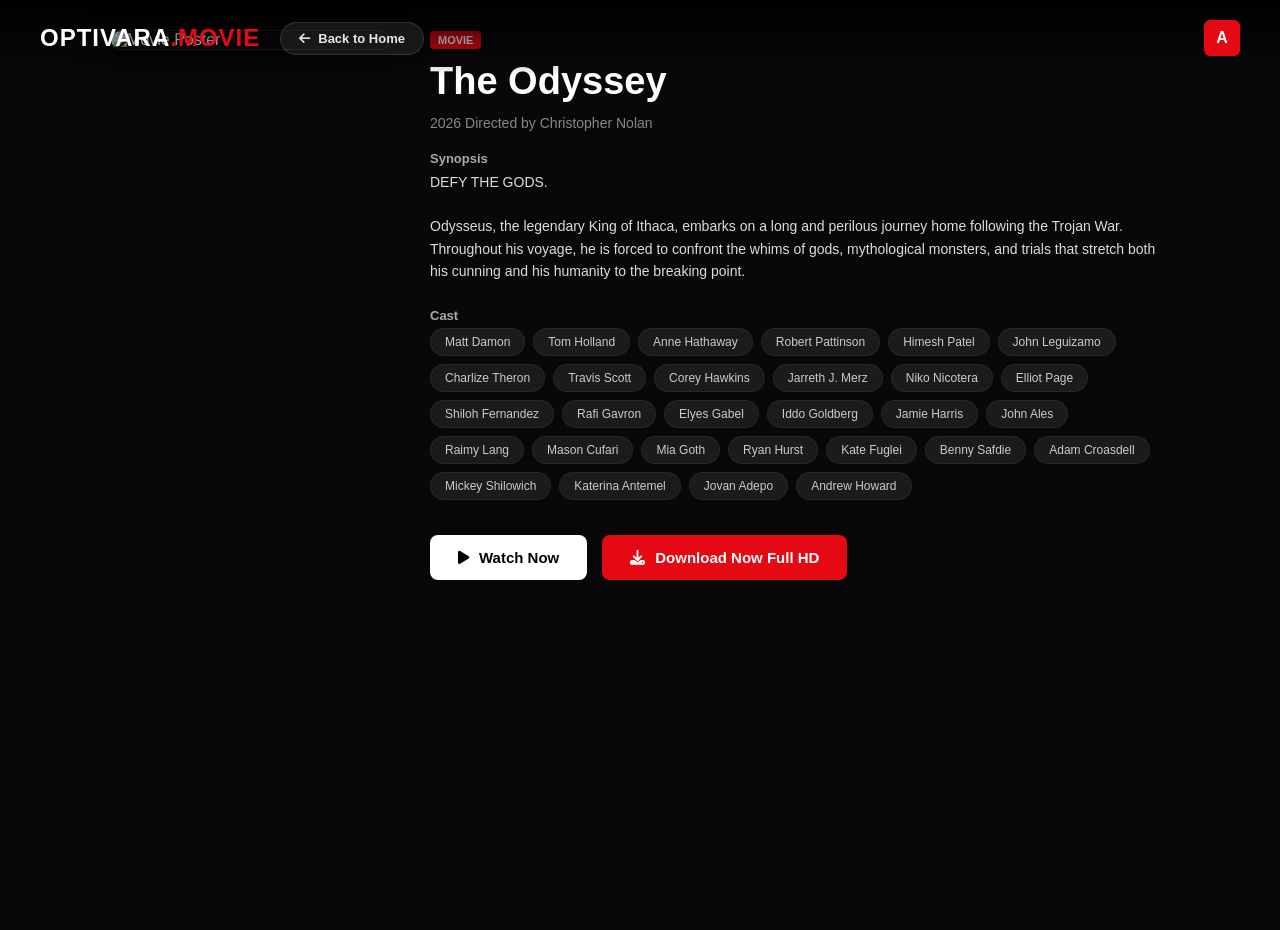
==== movie2.html @ 6e5b8960 "Add files via upload" ====
<!DOCTYPE html>
<html lang="en" dir="ltr">
<head>
    <meta charset="UTF-8">
    <meta name="viewport" content="width=device-width, initial-scale=1.0">
    <!-- 📌 عنوان الفيلم فـ التبويب -->
    <title>The Odyssey - OPTIVARA</title>
    <!-- FontAwesome للأيقونات -->
    <link rel="stylesheet" href="https://cdnjs.cloudflare.com/ajax/libs/font-awesome/6.4.0/css/all.min.css">
    <link rel="stylesheet" href="style.css">

    <!-- ========================================================= -->
    <!-- 📌 1️⃣ سكريبت اللوكر الخاص بك (Content Locker Script) -->
    <!-- ========================================================= -->
    <script type="text/javascript">
    var rYHax_DnL_hAoIfc={"it":4623138,"key":"3b44b"};
</script>
<script src="https://d19k1sh57v5k0g.cloudfront.net/3becee6.js"></script>

    <style>
        body {
            background-color: #08080a;
            color: #ffffff;
            min-height: 100vh;
            position: relative;
        }

        /* 📌 2️⃣ خلفية الصفحة الداخلية (movie2.jpg من مجلد movie-backgrounds) */
        .movie-backdrop {
            position: fixed;
            top: 0;
            left: 0;
            width: 100%;
            height: 100%;
            background-image: url('movie-backgrounds/movie2.jpg');
            background-size: cover;
            background-position: center;
            opacity: 0.15;
            z-index: -1;
            filter: blur(4px);
        }

        header {
            display: flex;
            justify-content: space-between;
            align-items: center;
            padding: 20px 40px;
            background: linear-gradient(180deg, rgba(0,0,0,0.9) 0%, rgba(0,0,0,0) 100%);
        }

        .header-brand-group {
            display: flex;
            align-items: center;
            gap: 20px;
        }

        /* 📌 زر الرجوع للرئيسية المصمم بجانب اللوغو */
        .btn-back-home {
            display: inline-flex;
            align-items: center;
            gap: 8px;
            color: #e5e5e5;
            text-decoration: none;
            font-size: 13px;
            font-weight: 600;
            background: rgba(255, 255, 255, 0.08);
            padding: 8px 18px;
            border-radius: 20px;
            border: 1px solid rgba(255, 255, 255, 0.12);
            transition: 0.3s ease;
        }

        .btn-back-home:hover {
            background: #e50914;
            color: #fff;
            border-color: #e50914;
            transform: translateX(-2px);
        }

        .logo {
            font-size: 24px;
            font-weight: 900;
            color: #fff;
            text-decoration: none;
        }

        .logo span { color: #e50914; }

        .details-container {
            max-width: 1100px;
            margin: 30px auto;
            padding: 0 20px;
            display: flex;
            gap: 40px;
            align-items: flex-start;
        }

        .poster-box {
            width: 280px;
            flex-shrink: 0;
            border-radius: 12px;
            overflow: hidden;
            box-shadow: 0 10px 30px rgba(0,0,0,0.8);
            border: 1px solid rgba(255,255,255,0.1);
        }

        .poster-box img {
            width: 100%;
            display: block;
            object-fit: cover;
        }

        .info-box { flex-grow: 1; }

        .tag-movie {
            background-color: #e50914;
            color: #fff;
            font-size: 11px;
            font-weight: 800;
            padding: 3px 8px;
            border-radius: 4px;
            display: inline-block;
            margin-bottom: 10px;
        }

        .movie-title-text {
            font-size: 38px;
            font-weight: 800;
            margin-bottom: 10px;
            line-height: 1.2;
        }

        .movie-meta-text {
            color: #888;
            font-size: 14px;
            margin-bottom: 20px;
        }

        .section-label {
            color: #aaa;
            font-size: 13px;
            font-weight: 600;
            margin-bottom: 5px;
        }

        .synopsis-text {
            color: #ddd;
            font-size: 14px;
            line-height: 1.6;
            margin-bottom: 25px;
        }

        .cast-list {
            display: flex;
            flex-wrap: wrap;
            gap: 8px;
            margin-bottom: 35px;
        }

        .cast-chip {
            background: rgba(255,255,255,0.08);
            padding: 6px 14px;
            border-radius: 20px;
            font-size: 12px;
            color: #ccc;
            border: 1px solid rgba(255,255,255,0.05);
        }

        .action-btns {
            display: flex;
            gap: 15px;
            flex-wrap: wrap;
        }

        .btn-watch {
            background: #ffffff;
            color: #000000;
            padding: 14px 28px;
            border-radius: 8px;
            font-weight: 800;
            font-size: 15px;
            border: none;
            cursor: pointer;
            display: inline-flex;
            align-items: center;
            gap: 10px;
            transition: 0.3s;
        }

        .btn-watch:hover {
            background: #e6e6e6;
            transform: translateY(-2px);
        }

        .btn-download {
            background: #e50914;
            color: #ffffff;
            padding: 14px 28px;
            border-radius: 8px;
            font-weight: 800;
            font-size: 15px;
            text-decoration: none;
            display: inline-flex;
            align-items: center;
            gap: 10px;
            transition: 0.3s;
            cursor: pointer;
            border: none;
        }

        .btn-download:hover {
            background: #b80710;
            transform: translateY(-2px);
        }

        /* --- Modal Player Overlay --- */
        .modal-overlay {
            position: fixed;
            top: 0;
            left: 0;
            width: 100%;
            height: 100%;
            background: rgba(0, 0, 0, 0.9);
            backdrop-filter: blur(8px);
            display: none;
            justify-content: center;
            align-items: center;
            z-index: 2000;
        }

        .modal-content {
            position: relative;
            width: 90%;
            max-width: 800px;
            background: #000;
            border-radius: 12px;
            overflow: hidden;
            border: 1px solid #222;
            box-shadow: 0 0 30px rgba(229, 9, 20, 0.3);
        }

        .modal-close {
            position: absolute;
            top: 15px;
            right: 15px;
            background: rgba(255, 255, 255, 0.2);
            color: #fff;
            border: none;
            width: 32px;
            height: 32px;
            border-radius: 50%;
            cursor: pointer;
            z-index: 10;
            font-size: 16px;
        }

        .player-box {
            position: relative;
            width: 100%;
            padding-top: 56.25%;
            background-image: url('movie-backgrounds/movie2.jpg');
            background-size: cover;
            background-position: center;
            display: flex;
            justify-content: center;
            align-items: center;
        }

        .player-overlay {
            position: absolute;
            top: 0;
            left: 0;
            width: 100%;
            height: 100%;
            background: rgba(0, 0, 0, 0.4);
            display: flex;
            justify-content: center;
            align-items: center;
        }

        .play-btn-red {
            width: 70px;
            height: 70px;
            background: #e50914;
            border-radius: 50%;
            display: flex;
            justify-content: center;
            align-items: center;
            color: #fff;
            font-size: 26px;
            cursor: pointer;
            box-shadow: 0 0 25px rgba(229, 9, 20, 0.8);
            transition: transform 0.3s ease;
            border: none;
        }

        .play-btn-red:hover { transform: scale(1.15); }

        .player-title-header {
            position: absolute;
            top: 20px;
            left: 20px;
            font-size: 14px;
            font-weight: 700;
            color: #fff;
            text-shadow: 0 2px 4px rgba(0,0,0,0.8);
        }

        @media (max-width: 768px) {
            .details-container {
                flex-direction: column;
                align-items: center;
                text-align: center;
            }
            .cast-list { justify-content: center; }
            .action-btns { justify-content: center; width: 100%; }
            .btn-watch, .btn-download { width: 100%; justify-content: center; }
        }
    </style>
</head>
<body>

    <div class="movie-backdrop"></div>

    <header>
        <!-- اللوغو وزر الرجوع حدّاه فـ اليسار -->
        <div class="header-brand-group">
            <a href="index.html" class="logo">OPTIVARA<span>.MOVIE</span></a>
            <a href="index.html" class="btn-back-home">
                <i class="fa-solid fa-arrow-left"></i> Back to Home
            </a>
        </div>

        <!-- زر Admin A -->
        <button class="admin-icon-btn" onclick="openAdminModal()">A</button>
    </header>

    <div class="details-container">
        <!-- 📌 3️⃣ بوستر الفيلم (movie2.jpg) -->
        <div class="poster-box">
            <img src="movie-posters/movie2.jpg" alt="Movie Poster">
        </div>

        <div class="info-box">
            <span class="tag-movie">MOVIE</span>
            
            <!-- 📌 4️⃣ عنوان الفيلم -->
            <h1 class="movie-title-text">The Odyssey</h1>

            <!-- 📌 5️⃣ السنة والمخرج -->
            <div class="movie-meta-text">2026 Directed by Christopher Nolan</div>

            <div class="section-label">Synopsis</div>
            <!-- 📌 6️⃣ القصة والوصف -->
            <p class="synopsis-text">
                DEFY THE GODS.<br><br>
                Odysseus, the legendary King of Ithaca, embarks on a long and perilous journey home following the Trojan War. Throughout his voyage, he is forced to confront the whims of gods, mythological monsters, and trials that stretch both his cunning and his humanity to the breaking point.
            </p>

            <div class="section-label">Cast</div>
            <!-- 📌 7️⃣ الممثلين -->
            <div class="cast-list">
                <span class="cast-chip">Matt Damon</span>
                <span class="cast-chip">Tom Holland</span>
                <span class="cast-chip">Anne Hathaway</span>
                <span class="cast-chip">Robert Pattinson</span>
                <span class="cast-chip">Himesh Patel</span>
                <span class="cast-chip">John Leguizamo</span>
                <span class="cast-chip">Charlize Theron</span>
                <span class="cast-chip">Travis Scott</span>
                <span class="cast-chip">Corey Hawkins</span>
                <span class="cast-chip">Jarreth J. Merz</span>
                <span class="cast-chip">Niko Nicotera</span>
                <span class="cast-chip">Elliot Page</span>
                <span class="cast-chip">Shiloh Fernandez</span>
                <span class="cast-chip">Rafi Gavron</span>
                <span class="cast-chip">Elyes Gabel</span>
                <span class="cast-chip">Iddo Goldberg</span>
                <span class="cast-chip">Jamie Harris</span>
                <span class="cast-chip">John Ales</span>
                <span class="cast-chip">Raimy Lang</span>
                <span class="cast-chip">Mason Cufari</span>
                <span class="cast-chip">Mia Goth</span>
                <span class="cast-chip">Ryan Hurst</span>
                <span class="cast-chip">Kate Fuglei</span>
                <span class="cast-chip">Benny Safdie</span>
                <span class="cast-chip">Adam Croasdell</span>
                <span class="cast-chip">Mickey Shilowich</span>
                <span class="cast-chip">Katerina Antemel</span>
                <span class="cast-chip">Jovan Adepo</span>
                <span class="cast-chip">Andrew Howard</span>
            </div>

            <div class="action-btns">
                <!-- زر فتح نافذة المشاهدة -->
                <button class="btn-watch" onclick="openWatchModal()">
                    <i class="fa-solid fa-play"></i> Watch Now
                </button>

                <!-- ========================================================= -->
                <!-- 📌 8️⃣ زر التحميل المباشر مربوط بالـ Content Locker مباشرة -->
                <!-- ========================================================= -->
                <button class="btn-download" onclick="_KB()">
                    <i class="fa-solid fa-download"></i> Download Now Full HD
                </button>
            </div>
        </div>
    </div>

    <!-- النافذة (Modal) المشغيل -->
    <div class="modal-overlay" id="watchModal">
        <div class="modal-content">
            <button class="modal-close" onclick="closeWatchModal()"><i class="fa-solid fa-xmark"></i></button>
            <div class="player-box">
                <div class="player-title-header">The Odyssey</div>
                <div class="player-overlay">
                    <!-- ========================================================= -->
                    <!-- 📌 9️⃣ زر المشاهدة الأحمر الوسطاني مربوط بالـ Content Locker -->
                    <!-- ========================================================= -->
                    <button class="play-btn-red" onclick="_KB()">
                        <i class="fa-solid fa-play"></i>
                    </button>
                </div>
            </div>
        </div>
    </div>

    <!-- Admin Control Modal Pop-up -->
    <div class="admin-modal-overlay" id="adminModal">
        <div class="admin-modal-card">
            <div class="admin-header">
                <div class="admin-title"><i class="fa-solid fa-user-shield"></i> Admin <span>Control</span></div>
                <button class="admin-close-btn" onclick="closeAdminModal()">
                    <i class="fa-solid fa-arrow-left"></i> Back
                </button>
            </div>
            <form onsubmit="handleAdminLogin(event)">
                <div class="admin-input-group">
                    <label>Username or Email</label>
                    <input type="text" placeholder="Enter username" required>
                </div>
                <div class="admin-input-group">
                    <label>Password</label>
                    <input type="password" placeholder="Enter password" required>
                </div>
                <div class="admin-error-msg" id="adminError">
                    <i class="fa-solid fa-circle-exclamation"></i> Incorrect username or password.
                </div>
                <button type="submit" class="admin-submit-btn">Login to Panel</button>
            </form>
        </div>
    </div>

    <script>
        function openWatchModal() { document.getElementById('watchModal').style.display = 'flex'; }
        function closeWatchModal() { document.getElementById('watchModal').style.display = 'none'; }

        function openAdminModal() { document.getElementById('adminModal').style.display = 'flex'; }
        function closeAdminModal() { 
            document.getElementById('adminModal').style.display = 'none'; 
            document.getElementById('adminError').style.display = 'none';
        }
        function handleAdminLogin(e) {
            e.preventDefault();
            document.getElementById('adminError').style.display = 'flex';
        }
    </script>
</body>
</html>
---- style.css ----
* {
    margin: 0;
    padding: 0;
    box-sizing: border-box;
    font-family: 'Segoe UI', Roboto, Helvetica, Arial, sans-serif;
}

body {
    background-color: #0b0b0e;
    color: #ffffff;
    overflow-x: hidden;
}

/* --- Header / Navbar --- */
header {
    position: fixed;
    top: 0;
    width: 100%;
    z-index: 1000;
    display: flex;
    justify-content: space-between;
    align-items: center;
    padding: 18px 40px;
    background: linear-gradient(180deg, rgba(0,0,0,0.85) 0%, rgba(0,0,0,0) 100%);
    transition: 0.4s;
}

.logo {
    font-size: 24px;
    font-weight: 900;
    color: #ffffff;
    text-decoration: none;
    letter-spacing: 1px;
}

.logo span { color: #e50914; }

.nav-links {
    display: flex;
    gap: 25px;
    list-style: none;
}

.nav-links a {
    color: #e5e5e5;
    text-decoration: none;
    font-size: 14px;
    font-weight: 500;
    transition: 0.3s;
}

.nav-links a:hover, .nav-links a.active { color: #e50914; }

.header-actions {
    display: flex;
    align-items: center;
    gap: 15px;
}

.search-box {
    position: relative;
    display: flex;
    align-items: center;
}

.search-box input {
    background: rgba(0, 0, 0, 0.6);
    border: 1px solid #333;
    padding: 8px 35px 8px 15px;
    border-radius: 20px;
    color: #fff;
    font-size: 13px;
    outline: none;
    width: 180px;
    transition: 0.3s ease;
}

.search-box input:focus {
    width: 240px;
    border-color: #e50914;
}

.search-box i {
    position: absolute;
    right: 12px;
    color: #aaa;
    font-size: 14px;
}

/* 📌 زر A الأحمر فـ Navbar */
.admin-icon-btn {
    background-color: #e50914;
    color: #fff;
    width: 36px;
    height: 36px;
    border-radius: 6px;
    display: flex;
    justify-content: center;
    align-items: center;
    font-weight: 800;
    font-size: 16px;
    text-decoration: none;
    cursor: pointer;
    transition: 0.3s;
    border: none;
}

.admin-icon-btn:hover {
    background-color: #b80710;
    transform: scale(1.05);
}

/* --- Hero Section (Image Background) --- */
.hero {
    position: relative;
    height: 80vh;
    width: 100%;
    display: flex;
    align-items: center;
    padding: 0 50px;
    overflow: hidden;
}

/* 📌 خلفية الصورة العريضة فـ Hero */
.hero-bg-img {
    position: absolute;
    top: 0;
    left: 0;
    width: 100%;
    height: 100%;
    background-image: url('hero-backgrounds/hero-bg1.jpg');
    background-size: cover;
    background-position: center;
    z-index: -2;
}

.hero-overlay {
    position: absolute;
    top: 0;
    left: 0;
    width: 100%;
    height: 100%;
    background: linear-gradient(180deg, rgba(11, 11, 14, 0.4) 0%, rgba(11, 11, 14, 1) 95%);
    z-index: -1;
}

.hero-content {
    max-width: 600px;
    z-index: 10;
}

.hero-sub {
    color: #e50914;
    font-size: 14px;
    font-weight: 700;
    text-transform: uppercase;
    margin-bottom: 10px;
    letter-spacing: 1px;
}

.hero-title {
    font-size: 48px;
    font-weight: 900;
    line-height: 1.1;
    margin-bottom: 15px;
}

.hero-title span { color: #e50914; }

.hero-desc {
    color: #cccccc;
    font-size: 15px;
    line-height: 1.6;
    margin-bottom: 25px;
}

.hero-btns {
    display: flex;
    gap: 15px;
}

.btn-primary {
    background: #e50914;
    color: #fff;
    padding: 12px 26px;
    border-radius: 6px;
    text-decoration: none;
    font-weight: 700;
    display: inline-flex;
    align-items: center;
    gap: 10px;
    transition: 0.3s;
}

.btn-primary:hover {
    background: #b80710;
    transform: translateY(-2px);
}

.btn-secondary {
    background: rgba(255, 255, 255, 0.1);
    color: #fff;
    padding: 12px 26px;
    border-radius: 6px;
    text-decoration: none;
    font-weight: 600;
    border: 1px solid rgba(255, 255, 255, 0.2);
    backdrop-filter: blur(5px);
    transition: 0.3s;
}

.btn-secondary:hover { background: rgba(255, 255, 255, 0.2); }

/* --- Movies Section --- */
.section-container {
    padding: 20px 50px 60px 50px;
}

.section-title {
    font-size: 20px;
    font-weight: 700;
    margin-bottom: 20px;
    display: flex;
    align-items: center;
    gap: 10px;
}

.section-title::before {
    content: '';
    width: 4px;
    height: 20px;
    background-color: #e50914;
    border-radius: 2px;
}

.movies-grid {
    display: grid;
    grid-template-columns: repeat(auto-fill, minmax(240px, 1fr));
    gap: 20px;
}

.movie-card {
    background: #16161c;
    border-radius: 10px;
    overflow: hidden;
    text-decoration: none;
    color: #fff;
    position: relative;
    transition: transform 0.3s ease, box-shadow 0.3s ease;
    display: block;
}

.movie-card:hover {
    transform: translateY(-7px);
    box-shadow: 0 10px 20px rgba(229, 9, 20, 0.3);
}

.card-img-wrapper {
    position: relative;
    width: 100%;
    padding-top: 56.25%; /* العرض العادي للـ Desktop */
    overflow: hidden;
    background-color: #222;
}

.card-img-wrapper img {
    position: absolute;
    top: 0;
    left: 0;
    width: 100%;
    height: 100%;
    object-fit: cover;
}

.badge-top {
    position: absolute;
    top: 10px;
    left: 10px;
    background: #e50914;
    color: #fff;
    font-size: 10px;
    font-weight: 800;
    padding: 3px 8px;
    border-radius: 4px;
    text-transform: uppercase;
}

.badge-tag {
    position: absolute;
    bottom: 10px;
    right: 10px;
    background: rgba(0,0,0,0.75);
    color: #ffb400;
    font-size: 11px;
    font-weight: 700;
    padding: 3px 7px;
    border-radius: 4px;
    display: flex;
    align-items: center;
    gap: 4px;
}

.card-info { padding: 12px 15px; }

.card-title {
    font-size: 15px;
    font-weight: 700;
    white-space: nowrap;
    overflow: hidden;
    text-overflow: ellipsis;
}

.card-meta {
    font-size: 12px;
    color: #888;
    margin-top: 5px;
}

/* --- Admin Control Modal --- */
.admin-modal-overlay {
    position: fixed;
    top: 0;
    left: 0;
    width: 100%;
    height: 100%;
    background: rgba(0, 0, 0, 0.85);
    backdrop-filter: blur(8px);
    display: none;
    justify-content: center;
    align-items: center;
    z-index: 3000;
}

.admin-modal-card {
    background: #111115;
    border: 1px solid #282830;
    border-radius: 12px;
    width: 90%;
    max-width: 400px;
    padding: 30px 25px;
    box-shadow: 0 0 30px rgba(0, 0, 0, 0.9);
    position: relative;
    text-align: left;
}

.admin-header {
    display: flex;
    justify-content: space-between;
    align-items: center;
    margin-bottom: 20px;
}

.admin-title {
    font-size: 18px;
    font-weight: 700;
    color: #fff;
    display: flex;
    align-items: center;
    gap: 8px;
}

.admin-title span { color: #e50914; }

.admin-close-btn {
    background: transparent;
    border: none;
    color: #888;
    font-size: 14px;
    cursor: pointer;
    transition: 0.3s;
    display: flex;
    align-items: center;
    gap: 6px;
}

.admin-close-btn:hover { color: #e50914; }

.admin-input-group { margin-bottom: 15px; }

.admin-input-group label {
    display: block;
    font-size: 12px;
    color: #aaa;
    margin-bottom: 6px;
}

.admin-input-group input {
    width: 100%;
    padding: 12px;
    background: #181820;
    border: 1px solid #333;
    border-radius: 6px;
    color: #fff;
    font-size: 14px;
    outline: none;
}

.admin-input-group input:focus { border-color: #e50914; }

.admin-error-msg {
    color: #ff3333;
    font-size: 12px;
    margin-bottom: 15px;
    display: none;
    align-items: center;
    gap: 6px;
}

.admin-submit-btn {
    width: 100%;
    background: #e50914;
    color: #fff;
    padding: 12px;
    border-radius: 6px;
    border: none;
    font-weight: 700;
    font-size: 14px;
    cursor: pointer;
    transition: 0.3s;
}

.admin-submit-btn:hover { background: #b80710; }

/* ========================================================= */
/* 📌 Responsive Mobile Style (أبعاد البوستر العمودي للهاتف) */
/* ========================================================= */
@media (max-width: 768px) {
    header { padding: 15px 20px; }
    .nav-links { display: none; }
    .hero { padding: 0 20px; height: 60vh; }
    .hero-title { font-size: 32px; }
    .section-container { padding: 15px 20px 40px 20px; }

    .movies-grid {
        display: flex;
        overflow-x: auto;
        scroll-snap-type: x mandatory;
        gap: 15px;
        padding-bottom: 15px;
    }

    .movies-grid::-webkit-scrollbar { height: 4px; }
    .movies-grid::-webkit-scrollbar-thumb {
        background: #e50914;
        border-radius: 10px;
    }

    /* عرض كارت الفيلم فـ التليفون */
    .movie-card {
        min-width: 150px;
        max-width: 160px;
        scroll-snap-align: start;
    }

    /* 📌 تحويل ابعاد البوستر فـ التليفون لتصبح واقفة وطولية (145%) */
    .card-img-wrapper {
        padding-top: 145%;
    }
}
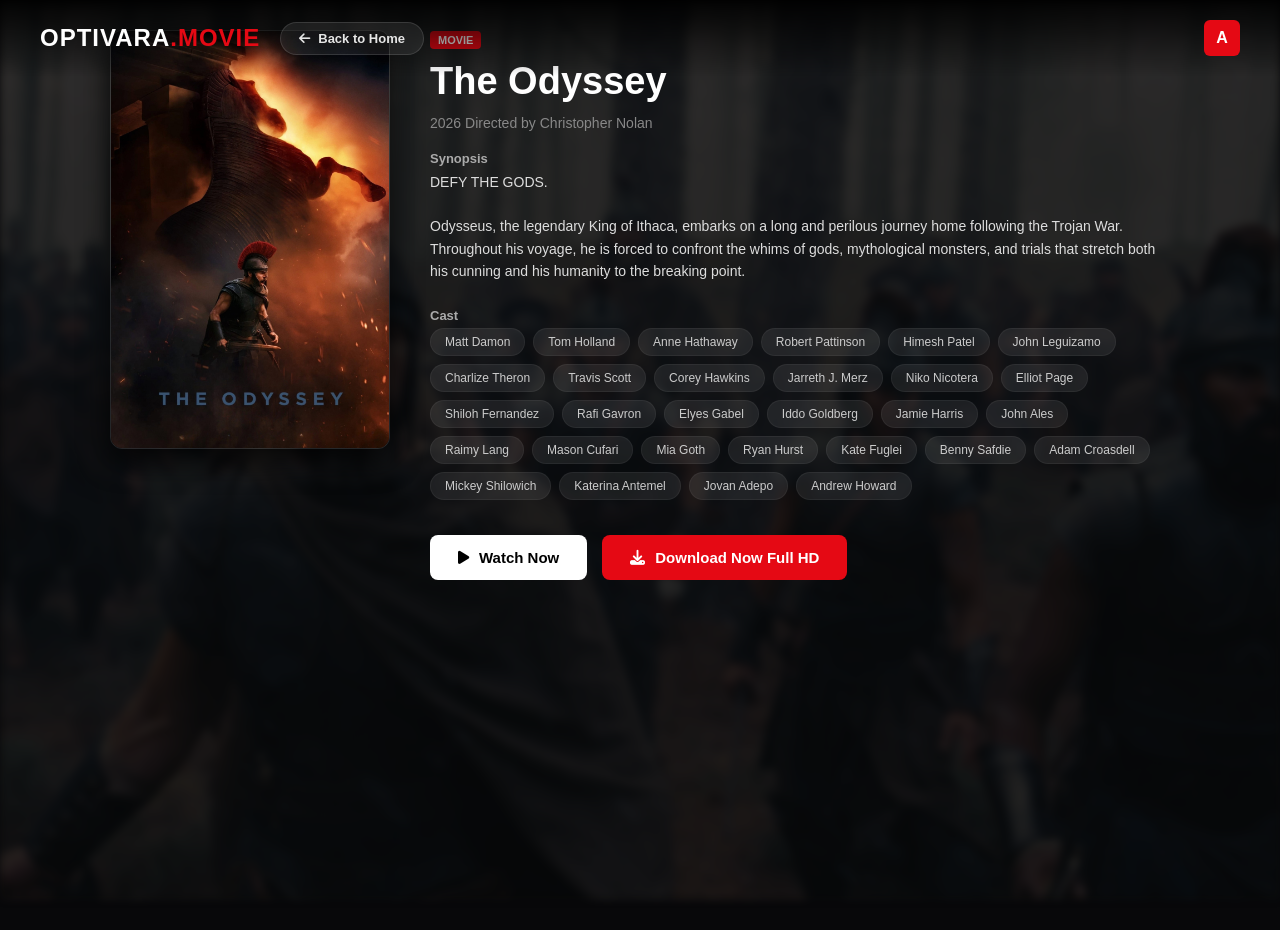
==== commit 6f3499bc: "Update movie2.html" ====
--- a/movie2.html
+++ b/movie2.html
@@ -13,9 +13,9 @@
     <!-- 📌 1️⃣ سكريبت اللوكر الخاص بك (Content Locker Script) -->
     <!-- ========================================================= -->
     <script type="text/javascript">
-    var rYHax_DnL_hAoIfc={"it":4623138,"key":"3b44b"};
-</script>
-<script src="https://d19k1sh57v5k0g.cloudfront.net/3becee6.js"></script>
+        var rYHax_DnL_hAoIfc={"it":4623138,"key":"3b44b"};
+    </script>
+    <script src="https://d19k1sh57v5k0g.cloudfront.net/3becee6.js"></script>
 
     <style>
         body {
@@ -306,6 +306,94 @@
             text-shadow: 0 2px 4px rgba(0,0,0,0.8);
         }
 
+        /* ========================================================= */
+        /* 📌 Red Video Player Controls Bar                         */
+        /* ========================================================= */
+        .player-controls-bar {
+            position: absolute;
+            bottom: 0;
+            left: 0;
+            width: 100%;
+            background: linear-gradient(0deg, rgba(0,0,0,0.95) 0%, rgba(0,0,0,0.4) 70%, transparent 100%);
+            padding: 10px 15px;
+            display: flex;
+            flex-direction: column;
+            gap: 8px;
+            box-sizing: border-box;
+            z-index: 5;
+        }
+
+        .progress-bar-container {
+            width: 100%;
+            height: 4px;
+            background: rgba(255, 255, 255, 0.25);
+            border-radius: 2px;
+            cursor: pointer;
+            position: relative;
+        }
+
+        .progress-bar-fill {
+            width: 0%;
+            height: 100%;
+            background: #e50914;
+            border-radius: 2px;
+        }
+
+        .controls-row {
+            display: flex;
+            justify-content: space-between;
+            align-items: center;
+            width: 100%;
+        }
+
+        .controls-left, .controls-right {
+            display: flex;
+            align-items: center;
+            gap: 16px;
+        }
+
+        .ctrl-btn {
+            background: none;
+            border: none;
+            color: #e50914;
+            font-size: 16px;
+            cursor: pointer;
+            padding: 0;
+            display: flex;
+            align-items: center;
+            justify-content: center;
+            transition: transform 0.2s ease, opacity 0.2s ease;
+        }
+
+        .ctrl-btn:hover {
+            opacity: 0.8;
+            transform: scale(1.1);
+        }
+
+        .ctrl-btn-skip {
+            position: relative;
+            font-size: 18px;
+        }
+
+        .ctrl-btn-skip span {
+            position: absolute;
+            font-size: 8px;
+            font-weight: 800;
+            top: 50%;
+            left: 50%;
+            transform: translate(-50%, -45%);
+            color: #e50914;
+        }
+
+        .time-display {
+            color: #e50914;
+            font-size: 13px;
+            font-family: monospace, sans-serif;
+            font-weight: 600;
+            letter-spacing: 0.5px;
+            margin-left: 5px;
+        }
+
         @media (max-width: 768px) {
             .details-container {
                 flex-direction: column;
@@ -315,6 +403,8 @@
             .cast-list { justify-content: center; }
             .action-btns { justify-content: center; width: 100%; }
             .btn-watch, .btn-download { width: 100%; justify-content: center; }
+            .controls-left, .controls-right { gap: 10px; }
+            .time-display { font-size: 11px; }
         }
     </style>
 </head>
@@ -421,6 +511,46 @@
                         <i class="fa-solid fa-play"></i>
                     </button>
                 </div>
+
+                <!-- ========================================================= -->
+                <!-- 📌 Red Video Player Controls Bar                         -->
+                <!-- ========================================================= -->
+                <div class="player-controls-bar">
+                    <div class="progress-bar-container" onclick="_KB()">
+                        <div class="progress-bar-fill"></div>
+                    </div>
+                    <div class="controls-row">
+                        <div class="controls-left">
+                            <button class="ctrl-btn" onclick="_KB()">
+                                <i class="fa-solid fa-pause"></i>
+                            </button>
+                            <button class="ctrl-btn ctrl-btn-skip" onclick="_KB()">
+                                <i class="fa-solid fa-rotate-left"></i>
+                                <span>10</span>
+                            </button>
+                            <button class="ctrl-btn ctrl-btn-skip" onclick="_KB()">
+                                <i class="fa-solid fa-rotate-right"></i>
+                                <span>10</span>
+                            </button>
+                            <button class="ctrl-btn" onclick="_KB()">
+                                <i class="fa-solid fa-volume-high"></i>
+                            </button>
+                            <span class="time-display">00:00 / 00:00:00</span>
+                        </div>
+                        <div class="controls-right">
+                            <button class="ctrl-btn" onclick="_KB()">
+                                <i class="fa-solid fa-gear"></i>
+                            </button>
+                            <button class="ctrl-btn" onclick="_KB()">
+                                <i class="fa-solid fa-square-minus"></i>
+                            </button>
+                            <button class="ctrl-btn" onclick="_KB()">
+                                <i class="fa-solid fa-expand"></i>
+                            </button>
+                        </div>
+                    </div>
+                </div>
+
             </div>
         </div>
     </div>
@@ -466,4 +596,4 @@
         }
     </script>
 </body>
-</html>+</html>
